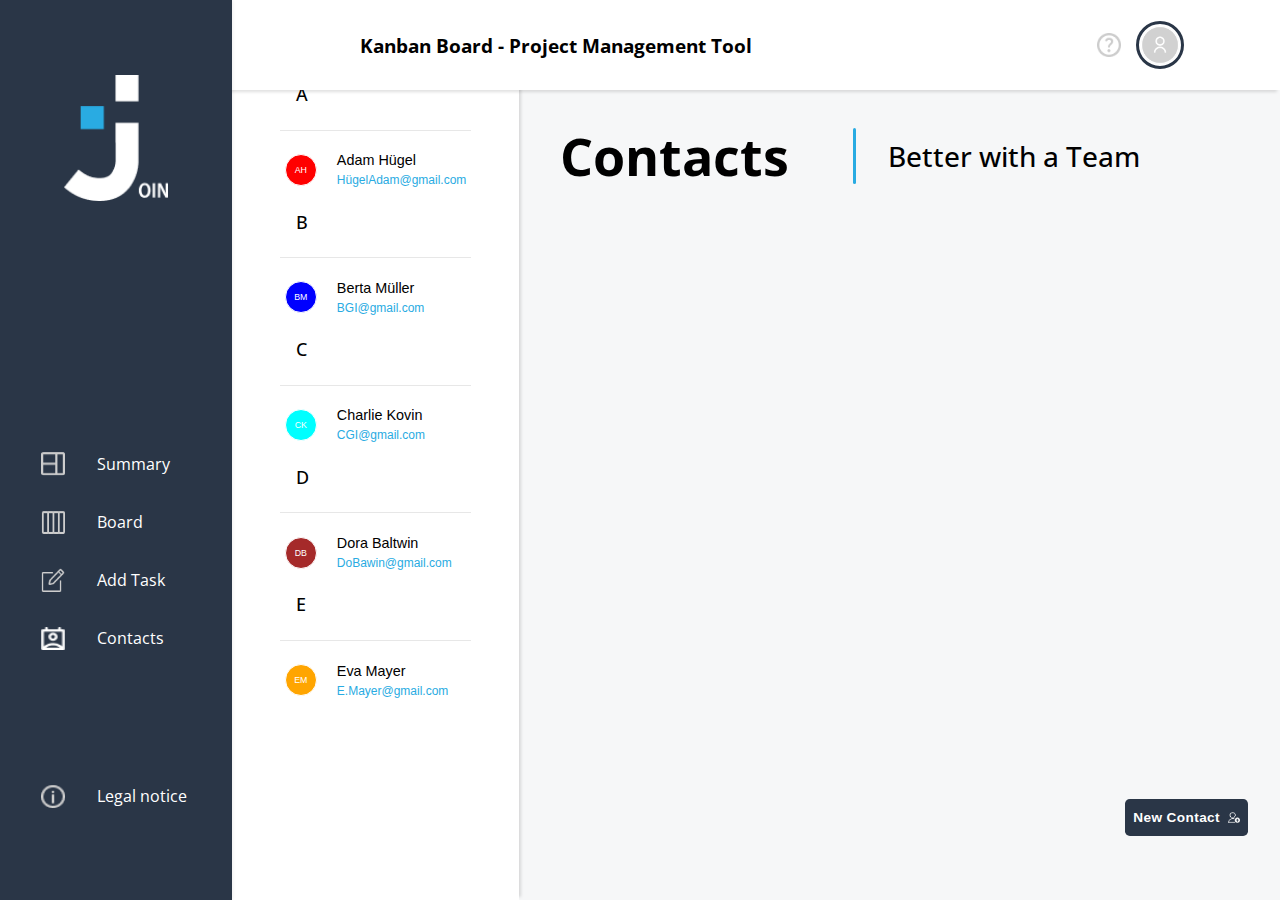
==== contacts/contacts.html @ 381c71d3 "first commit" ====
<!DOCTYPE html>
<html lang="en">

<head>
    <meta charset="UTF-8">
    <meta http-equiv="X-UA-Compatible" content="IE=edge">
    <meta name="viewport" content="width=device-width, initial-scale=1.0">
    <title>Join-Contacts</title>
    <link rel="stylesheet" href="contacts.css">
    <link rel="stylesheet" href="../assets/font/font.css">
    <link rel="stylesheet" href="../navigation/navigation.css">
    <link rel="stylesheet" href="../add_task/add_task.css">
    <script src="../navigation/navigation.js"></script>
    <script src="./contacts.js"></script>
    <script src="../globalVariables.js"></script>
    <script src="../add_task/add_task.js"></script>
</head>

<body onload="includeHTML(); render('contacts')">
    <div w3-include-html="../navigation/navigation.html"></div>

    <div id="overlayTask" class="d_none">

    </div>
    <div id="overlay" class="change_css_contacts d_none">

    </div>
    <div id="overlayEdit" class="change_css_contacts d_none">

    </div>
    <div>
        <div class="main_container_contacts">
            <div id="container_contacts_left" class="container_contacts_left">
                <div class="contact_list" id="contactList">

                </div>
            </div>
            <div id="container_contacts_right" class="container_contacts_right">
                <div class="container_heading_contacts">
                    <h1 class="heading_contacts">Contacts</h1>
                    <div class="heading_separation_contacts"></div>
                    <h2 class="subheading_contacts">Better with a Team</h2>
                </div>
                <main>
                    <div class="show_contact_box" id="showContactBox"></div>
                    <div class="container_buttons_bottom_task">
                        <button onclick="toggleOverlayNewContact()" title="Add Contact" class="add_button_contacts">
                        <p>New Contact</p>
                        <img src="../assets/img/contacts_add.png" alt="#">
                    </button>
                    </div>
                </main>
            </div>
        </div>
    </div>
    </div>

    <div id="placeEditContact" class="placeEditContact d-none"> </div>
</body>

</html>
---- contacts/contacts.css ----
body {
    font-family: 'Open Sans';
    box-sizing: border-box;
    background-color: #ffffff;
}

.change_css_contacts p,
h1,
h2,
h3,
p,
button {
    padding: 0;
    margin: 0;
}

input::-webkit-outer-spin-button,
input::-webkit-inner-spin-button {
    -webkit-appearance: none;
    margin: 0;
}

.main_container_contacts {
    position: absolute;
    right: 0;
    display: flex;
    width: calc(100% - 232px);
    height: 100vh;
}

.container_contacts_right {
    background-color: #F6F7F8;
    width: 100%;
    padding-left: 17.5rem;
}

.container_contacts_left {
    position: absolute;
    display: flex;
    height: calc(100vh - 4.5rem);
    justify-content: center;
    box-shadow: 5px 0 3px -3px rgb(0 0 0 / 13%);
    background-color: white;
    overflow: auto;
    bottom: 0;
}

.container_contacts_left::-webkit-scrollbar-track {
    border-radius: 10px;
    background-color: #ffffff;
}

.container_contacts_left::-webkit-scrollbar {
    width: 6px;
    background-color: #ffffff;
}

.container_contacts_left::-webkit-scrollbar-thumb {
    border-radius: 10px;
    margin-top: 1rem;
    margin-bottom: 1rem;
    -webkit-box-shadow: inset 0 0 6px rgba(0, 0, 0, .3);
    background-color: #c8c8c8;
}

.contact_list {
    width: 70%;
    margin-bottom: 0.25rem;
    padding-right: 3rem;
    padding-left: 3rem;
    background-color: white;
}

.box_contact {
    display: flex;
    flex-direction: column;
    width: 100%;
}

.contact_letter {
    padding-bottom: 10px;
    padding-top: 10px;
    height: 3rem;
    width: 100%;
    display: flex;
    flex-direction: column;
    justify-content: center;
    font-weight: 700;
}

.contact_letter::after {
    content: "";
    display: block;
    height: 0.5px;
    width: 100%;
    background-color: rgba(219, 219, 219, 0.67);
}

.contact_letter h3 {
    flex: 1;
    font-size: 1.1rem;
    font-weight: 500;
    padding-left: 1rem;
}

.contact_card_button {
    width: 100%;
    border-radius: 0.6rem;
    background-color: white;
    border: none;
    cursor: pointer;
    padding: 0.3rem;
}

.contact_card_button:hover {
    background-color: #F6F7F8;
}

.contact_list_container {
    display: flex;
    align-items: center;
}

.show_contact_box {
    display: flex;
    flex-direction: column;
    gap: 2rem;
    padding-top: 5.5rem;
}

.contact_content {
    display: flex;
    flex-direction: column;
    padding-top: 7.5px;
    padding-bottom: 7.5px;
    text-align: left;
}

.contact_list_content {
    display: flex;
    gap: 3rem;
    height: 100%;
}

.contact_list_img {
    width: 10px;
    height: 10px;
    border-radius: 100%;
    border: solid white 0.5px;
    padding: 10px;
    margin-right: 20px;
    display: flex;
    align-items: center;
    justify-content: center;
}

.show_contact_img {
    width: 6.5rem;
    height: 6.5rem;
    border-radius: 100%;
    border: solid white 5px;
    display: flex;
    align-items: center;
    justify-content: center;
    color: white;
    font-size: 2.75rem;
    font-weight: 500;
    letter-spacing: 0.1rem;
}

.show_contact_box_name_add_task {
    display: flex;
    flex-direction: column;
    justify-content: stretch;
    justify-content: center;
    gap: 0.3rem;
}

.show_contact_name {
    font-size: 2.25rem;
    font-weight: 600;
    letter-spacing: 0.05rem;
}

.button_plus_add_task {
    display: flex;
    align-items: center;
    cursor: pointer;
    border: none;
    background-color: transparent;
    padding: 0;
    gap: 0.5rem;
}

.show_contact_add_task {
    font-size: 0.9rem;
    color: #29ABE2;
}

.show_contact_plus {
    padding-right: 0.5rem;
    font-size: 1.75rem;
    color: #29ABE2;
}

.contact_information {
    font-weight: 600;
    letter-spacing: 0.025rem;
    margin: 0;
}

.box_contact_content {
    display: flex;
    flex-direction: column;
    gap: 0.6rem;
}

.contact_content_email {
    color: #29ABE2;
    font-size: 1rem;
}

.contact_content_p {
    font-weight: bold;
    font-size: 1.1rem;
}

.contact_list_img p {
    color: white;
    font-size: 0.55rem;
    font-weight: lighter;
}

.contact_list_name {
    display: flex;
    align-items: center;
    padding-bottom: 5px;
}

.contact_list_name p {
    font-weight: 500;
    font-size: 0.9rem;
}

.contact_list_email p {
    color: #29ABE2;
    font-size: 0.75rem;
}

.container_contacts_card {
    padding-top: 3rem;
    padding-bottom: 3rem;
}

.container_buttons_bottom_task {
    display: flex;
    justify-content: flex-end;
    height: fit-content;
}

.add_button_contacts {
    position: absolute;
    right: 2rem;
    bottom: 4rem;
    display: flex;
    justify-content: center;
    align-items: center;
    gap: 0.5rem;
    border-radius: 0.3rem;
    border: none;
    background-color: #2A3647;
    padding: 0.675rem 0.5rem;
    color: white;
    cursor: pointer;
    font-weight: 700;
    font-size: 0.85rem;
    letter-spacing: 0.025rem;
}

.add_button_contacts:hover {
    background-color: #29ABE2;
    box-shadow: rgba(60, 64, 67, 0.3) 0px 1px 2px 0px, rgba(60, 64, 67, 0.15) 0px 2px 6px 2px;
}

.add_button_contacts img {
    width: 0.75rem;
}

.container_heading_contacts {
    display: flex;
    align-items: center;
    padding-left: 3rem;
    padding-top: 7.5rem;
}

.heading_contacts {
    font-size: 3.25rem;
}

.heading_separation_contacts {
    content: "";
    display: block;
    width: 0.2rem;
    height: 3.5rem;
    border-radius: 2rem;
    margin-left: 4rem;
    background-color: #29ABE2;
}

.subheading_contacts {
    font-size: 1.75rem;
    font-weight: 500;
    padding-left: 2rem;
}

main {
    display: flex;
    flex-direction: column;
    justify-content: flex-start;
    padding-left: 4.5rem;
    font-size: 150%;
}

.contact_bg {
    background-color: rgba (0, 0, 0, 0.2);
    display: flex;
    justify-content: center;
    align-items: center;
}

.contact_form {
    height: 50vh;
    width: 50vh;
    background-color: white;
    border: 1px solid lightgray;
    border-radius: 10px;
    padding: 24px;
}

.d_none {
    display: none;
}


/* Color Codes */

.bg_media {
    background-color: #29ABE2;
}

.bg_design {
    background-color: #29e232;
}

.bg_marketing {
    background-color: #e229e2;
}

.bg_sales {
    background-color: #c9e229;
}

.bg_none {
    background-color: #e23b29;
}

.background_overlay {
    position: fixed;
    left: 0;
    right: 0;
    top: 0;
    bottom: 0;
    background-color: #7d7d7d86;
    z-index: 1100;
}

.overlay_add_contact {
    position: absolute;
    top: 50%;
    left: 50%;
    transform: translate(-50%, -50%);
    width: 70%;
    height: 70%;
    border-radius: 2rem;
    background-color: rgb(255, 255, 255);
    z-index: 11;
    display: flex;
    box-shadow: rgba(50, 50, 93, 0.25) 0px 50px 100px -20px, rgba(0, 0, 0, 0.3) 0px 30px 60px -30px, rgba(10, 37, 64, 0.35) 0px -2px 6px 0px inset;
    border: none;
}

.overlay_leftside {
    width: 35%;
    height: 100%;
    background-color: #2A3647;
    border-top-left-radius: 2rem;
    border-bottom-left-radius: 2rem;
    display: flex;
    flex-direction: column;
    justify-content: flex-start;
    padding-left: 2rem;
    gap: 0.5rem;
}

.leftside_img {
    width: 4rem;
    padding-top: 6rem
}

.leftside_Add {
    font-size: bolder;
    font-size: 3.5rem;
    color: white;
}

.leftside_text {
    color: white;
    font-size: 1.25rem;
    font-weight: 100;
}

.overlay_leftside::after {
    content: "";
    display: block;
    width: 20%;
    height: 0.15rem;
    background-color: #29ABE2;
}

.overlay_rightside {
    width: 65%;
    display: flex;
    gap: 4rem;
    padding-left: 3rem;
}

.rightside_place_circle {
    display: flex;
    align-items: center;
    margin-bottom: 3rem;
}

.rightside_form {
    display: flex;
    flex-direction: column;
    gap: 2.5rem;
    width: calc(100% - 220px);
    justify-content: center;
}

.overlay_input {
    padding: 0.5rem;
    border-radius: 0.4rem;
    border: solid 0.5px rgba(128, 128, 128, 0.253);
    box-shadow: rgba(0, 0, 0, 0.02) 0px 1px 3px 0px, rgba(27, 31, 35, 0.15) 0px 0px 0px 1px;
}

.overlay_input:focus {
    outline: none;
}

.close_overlay {
    position: absolute;
    top: 1rem;
    right: 2.5rem;
    border: none;
    background-color: transparent;
    cursor: pointer;
    font-size: 1.3rem;
}

.close_overlay:hover {
    filter: opacity(0.6);
}

.img_close_overlay {
    width: 1.2rem;
}

.place_buttons_overlay {
    display: flex;
    gap: 1rem;
}

.box_cancel {
    display: flex;
    align-items: center;
    justify-content: center;
    background-color: transparent;
    border-radius: 0.5rem;
    border: solid 0.5px black;
    width: 6rem;
    height: 2.5rem;
    cursor: pointer;
    gap: 0.4rem;
    padding: 0.5rem;
}

.box_cancel:hover {
    border: solid 0.5px #29ABE2;
    box-shadow: rgba(60, 64, 67, 0.3) 0px 1px 2px 0px, rgba(60, 64, 67, 0.15) 0px 2px 6px 2px;
}

.box_cancel:hover>p {
    color: #29ABE2;
}

.box_cancel p {
    font-size: 1rem;
}

.overlay_create_button {
    display: flex;
    align-items: center;
    justify-content: center;
    border-radius: 0.5rem;
    border: none;
    background-color: #2A3647;
    width: fit-content;
    height: 2.5rem;
    cursor: pointer;
    color: white;
    font-size: 1.1rem;
    padding: 0.5rem;
    gap: 0.5rem;
}

.overlay_create_button:hover {
    background-color: #29ABE2;
    box-shadow: rgba(60, 64, 67, 0.3) 0px 1px 2px 0px, rgba(60, 64, 67, 0.15) 0px 2px 6px 2px;
}

.name {
    background: url('../assets/img/user.png');
    background-repeat: no-repeat;
    background-position: 97%;
}

.email {
    background: url('../assets/img/email.png');
    background-repeat: no-repeat;
    background-position: 97%;
}

.phone {
    background: url('../assets/img/phone.png');
    background-repeat: no-repeat;
    background-position: 97%;
}

.overlay_add_task {
    position: absolute;
    top: 50%;
    left: 50%;
    transform: translate(-50%, -50%);
    width: 75%;
    height: 90%;
    border-radius: 2rem;
    background-color: rgb(255, 255, 255);
    z-index: 11;
    display: flex;
    box-shadow: rgba(50, 50, 93, 0.25) 0px 50px 100px -20px, rgba(0, 0, 0, 0.3) 0px 30px 60px -30px, rgba(10, 37, 64, 0.35) 0px -2px 6px 0px inset;
    border: none;
}

.place_add_task {
    width: 100%;
    height: 100%;
}

.place_add_task .container_heading_task {
    padding-left: 10rem;
    padding-top: 2.5rem;
    padding-bottom: 3rem;
}

.place_add_task .place_input_left_task {
    padding-left: 10rem;
}

.close_overlay_task {
    position: absolute;
    top: 1rem;
    right: 2.5rem;
    border: none;
    background-color: transparent;
    cursor: pointer;
    font-size: 1.3rem;
}

.close_overlay_task:hover {
    filter: opacity(0.6);
}

.d-none {
    display: none;
}

.img_close_overlay_task {
    width: 1.2rem;
}

.arrowLeft {
    position: absolute;
    bottom: 4rem;
    right: 4rem;
    width: 24px;
    height: 24px;
}

.headingAndChangeContact {
    display: flex;
    align-items: center;
    gap: 1.5rem;
}

.placeEditContact {
    position: fixed;
    top: 0;
    right: 0;
    left: 0;
    bottom: 0;
    background-color: #7d7d7d86;
    z-index: 10;
    display: flex;
    justify-content: center;
    align-items: center;
}

.headingAndChangeContact img {
    height: 2rem;
    width: 2rem;
    object-fit: cover;
}

.headingAndChangeContact button {
    border: none;
    background-color: transparent;
}

.editContact {
    display: flex;
    align-items: center;
    font-size: 14px;
}

.editContact:hover {
    cursor: pointer;
}

.overlay_edit_contact {
    width: 70%;
    height: 55%;
    border-radius: 2rem;
    background-color: white;
    display: flex;
    box-shadow: rgb(50 50 93 / 25%) 0px 50px 100px -20px, rgb(0 0 0 / 30%) 0px 30px 60px -30px, rgb(10 37 64 / 35%) 0px -2px 6px 0px inset;
    border: none;
    position: relative;
}

.edit_overlay_leftside {
    height: 100%;
    width: 30%;
    background-color: #2A3647;
    border-top-left-radius: 2rem;
    border-bottom-left-radius: 2rem;
    display: flex;
    flex-direction: column;
    justify-content: center;
    align-items: center;
    gap: 1rem;
    padding-left: 2rem;
}

.edit_overlay_rightside {
    height: 100%;
    width: 70%;
    border-top-right-radius: 2rem;
    border-bottom-right-radius: 2rem;
    display: flex;
    justify-content: center;
}

.edit_contact_logo {
    width: 100%;
    display: flex;
    justify-content: flex-start;
}

.edit_contact_logo img {
    width: 64px;
    height: 80px;
}

.edit_contact_title {
    width: 100%;
    display: flex;
    justify-content: flex-start;
    font-size: 2rem;
    font-weight: bold;
    color: white;
    flex-direction: column;
}

.edit_contact_seperation {
    width: 5rem;
    height: 2px;
    background-color: #29ABE2;
}

.close_edit_contact {
    position: absolute;
    top: 12px;
    right: 12px;
}

.close_edit_contact img {
    width: 24px;
    height: 24px;
}

@media (max-width: 1225px) {
    .heading_contacts {
        font-size: 2.5rem;
    }
    .subheading_contacts {
        font-size: 1.25rem;
    }
    .show_contact_img {
        height: 5.5rem;
        width: 5.5rem;
    }
    .show_contact_name {
        font-size: 1.75rem;
    }
    .leftside_Add {
        font-size: 2.5rem;
    }
    .leftside_text {
        font-size: 1rem;
    }
    .overlay_leftside {
        gap: 1rem;
    }
}

@media (max-width: 1115px) {
    .overlay_input {
        width: 16rem;
        margin-right: 2rem;
    }
}

@media (max-width: 1055px) {
    .container_heading_contacts {
        padding-left: 2rem;
    }
    .subheading_contacts {
        padding-left: 1rem;
    }
    .heading_separation_contacts {
        margin-left: 2rem;
    }
    .show_contact_name {
        font-size: 1.5rem;
    }
}

@media (max-width: 1000px) {
    .overlay_add_contact {
        flex-direction: column;
        width: 55%;
        height: 75%;
    }
    .overlay_leftside {
        width: auto;
        border-top-right-radius: 2rem;
        border-bottom-left-radius: 0;
        height: 40%;
        justify-content: center;
        align-items: center;
        padding-left: 0;
        gap: 0.5rem;
    }
    .overlay_rightside {
        width: auto;
        padding-left: 0;
        height: 60%;
        justify-content: center;
        align-items: center;
    }
    .img_close_overlay {
        display: none;
    }
    .overlay_input {
        margin: 0;
    }
    .rightside_form {
        width: auto;
    }
    .rightside_place_circle {
        display: none;
    }
    .leftside_img {
        padding: 0;
    }
    .main_container_contacts {
        left: 0;
        right: 0;
        width: 100%;
        top: 10.5%;
        bottom: 15%;
        height: auto;
        overflow: auto;
        justify-content: center;
    }
    .container_heading_contacts {
        display: none;
    }
    .add_button_contacts {
        bottom: auto;
        top: 1rem;
    }
    .container_contacts_left {
        box-shadow: none;
        width: 40rem;
        position: absolute;
        top: 0;
        height: auto;
    }
    .container_contacts_right {
        display: flex;
        justify-content: center;
        padding: 0;
    }
    main {
        padding: 0;
        justify-content: center;
        background-color: white;
        padding-left: 7.5%;
        padding-right: 7.5%;
    }
    .show_contact_box {
        padding: 0;
    }
    .container_buttons_bottom_task {
        position: inherit !important;
        ;
    }
    .contact_list {
        margin-top: 0;
    }
    .contact_letter {
        align-items: center;
    }
    .box_contact {
        align-items: center;
        margin-top: 1rem;
        margin-bottom: 1rem;
    }
}

@media (max-width: 600px) {
    .main_container_contacts {
        bottom: 12%;
    }
    .container_contacts_left {
        width: 100%;
    }
    .overlay_add_contact {
        width: 65%;
    }
}

@media (max-width: 500px) {
    .contact_letter {
        align-items: flex-start;
    }
    .overlay_add_contact {
        width: 80%;
    }
    main {
        padding-left: 2.2rem;
    }
}
---- assets/font/font.css ----
/* open-sans-300 - latin */

@font-face {
    font-family: 'Open Sans';
    font-style: normal;
    font-weight: 300;
    src: url('open-sans-v34-latin-300.eot');
    /* IE9 Compat Modes */
    src: local(''), url('open-sans-v34-latin-300.eot?#iefix') format('embedded-opentype'), /* IE6-IE8 */
    url('open-sans-v34-latin-300.woff2') format('woff2'), /* Super Modern Browsers */
    url('open-sans-v34-latin-300.woff') format('woff'), /* Modern Browsers */
    url('open-sans-v34-latin-300.ttf') format('truetype'), /* Safari, Android, iOS */
    url('open-sans-v34-latin-300.svg#OpenSans') format('svg');
    /* Legacy iOS */
}


/* open-sans-regular - latin */

@font-face {
    font-family: 'Open Sans';
    font-style: normal;
    font-weight: 400;
    src: url('open-sans-v34-latin-regular.eot');
    /* IE9 Compat Modes */
    src: local(''), url('open-sans-v34-latin-regular.eot?#iefix') format('embedded-opentype'), /* IE6-IE8 */
    url('open-sans-v34-latin-regular.woff2') format('woff2'), /* Super Modern Browsers */
    url('open-sans-v34-latin-regular.woff') format('woff'), /* Modern Browsers */
    url('open-sans-v34-latin-regular.ttf') format('truetype'), /* Safari, Android, iOS */
    url('open-sans-v34-latin-regular.svg#OpenSans') format('svg');
    /* Legacy iOS */
}


/* open-sans-500 - latin */

@font-face {
    font-family: 'Open Sans';
    font-style: normal;
    font-weight: 500;
    src: url('open-sans-v34-latin-500.eot');
    /* IE9 Compat Modes */
    src: local(''), url('open-sans-v34-latin-500.eot?#iefix') format('embedded-opentype'), /* IE6-IE8 */
    url('open-sans-v34-latin-500.woff2') format('woff2'), /* Super Modern Browsers */
    url('open-sans-v34-latin-500.woff') format('woff'), /* Modern Browsers */
    url('open-sans-v34-latin-500.ttf') format('truetype'), /* Safari, Android, iOS */
    url('open-sans-v34-latin-500.svg#OpenSans') format('svg');
    /* Legacy iOS */
}


/* open-sans-600 - latin */

@font-face {
    font-family: 'Open Sans';
    font-style: normal;
    font-weight: 600;
    src: url('open-sans-v34-latin-600.eot');
    /* IE9 Compat Modes */
    src: local(''), url('open-sans-v34-latin-600.eot?#iefix') format('embedded-opentype'), /* IE6-IE8 */
    url('open-sans-v34-latin-600.woff2') format('woff2'), /* Super Modern Browsers */
    url('open-sans-v34-latin-600.woff') format('woff'), /* Modern Browsers */
    url('open-sans-v34-latin-600.ttf') format('truetype'), /* Safari, Android, iOS */
    url('open-sans-v34-latin-600.svg#OpenSans') format('svg');
    /* Legacy iOS */
}


/* open-sans-700 - latin */

@font-face {
    font-family: 'Open Sans';
    font-style: normal;
    font-weight: 700;
    src: url('open-sans-v34-latin-700.eot');
    /* IE9 Compat Modes */
    src: local(''), url('open-sans-v34-latin-700.eot?#iefix') format('embedded-opentype'), /* IE6-IE8 */
    url('open-sans-v34-latin-700.woff2') format('woff2'), /* Super Modern Browsers */
    url('open-sans-v34-latin-700.woff') format('woff'), /* Modern Browsers */
    url('open-sans-v34-latin-700.ttf') format('truetype'), /* Safari, Android, iOS */
    url('open-sans-v34-latin-700.svg#OpenSans') format('svg');
    /* Legacy iOS */
}


/* open-sans-800 - latin */

@font-face {
    font-family: 'Open Sans';
    font-style: normal;
    font-weight: 800;
    src: url('open-sans-v34-latin-800.eot');
    /* IE9 Compat Modes */
    src: local(''), url('open-sans-v34-latin-800.eot?#iefix') format('embedded-opentype'), /* IE6-IE8 */
    url('open-sans-v34-latin-800.woff2') format('woff2'), /* Super Modern Browsers */
    url('open-sans-v34-latin-800.woff') format('woff'), /* Modern Browsers */
    url('open-sans-v34-latin-800.ttf') format('truetype'), /* Safari, Android, iOS */
    url('open-sans-v34-latin-800.svg#OpenSans') format('svg');
    /* Legacy iOS */
}


/* open-sans-300italic - latin */

@font-face {
    font-family: 'Open Sans';
    font-style: italic;
    font-weight: 300;
    src: url('open-sans-v34-latin-300italic.eot');
    /* IE9 Compat Modes */
    src: local(''), url('open-sans-v34-latin-300italic.eot?#iefix') format('embedded-opentype'), /* IE6-IE8 */
    url('open-sans-v34-latin-300italic.woff2') format('woff2'), /* Super Modern Browsers */
    url('open-sans-v34-latin-300italic.woff') format('woff'), /* Modern Browsers */
    url('open-sans-v34-latin-300italic.ttf') format('truetype'), /* Safari, Android, iOS */
    url('open-sans-v34-latin-300italic.svg#OpenSans') format('svg');
    /* Legacy iOS */
}


/* open-sans-italic - latin */

@font-face {
    font-family: 'Open Sans';
    font-style: italic;
    font-weight: 400;
    src: url('open-sans-v34-latin-italic.eot');
    /* IE9 Compat Modes */
    src: local(''), url('open-sans-v34-latin-italic.eot?#iefix') format('embedded-opentype'), /* IE6-IE8 */
    url('open-sans-v34-latin-italic.woff2') format('woff2'), /* Super Modern Browsers */
    url('open-sans-v34-latin-italic.woff') format('woff'), /* Modern Browsers */
    url('open-sans-v34-latin-italic.ttf') format('truetype'), /* Safari, Android, iOS */
    url('open-sans-v34-latin-italic.svg#OpenSans') format('svg');
    /* Legacy iOS */
}


/* open-sans-500italic - latin */

@font-face {
    font-family: 'Open Sans';
    font-style: italic;
    font-weight: 500;
    src: url('open-sans-v34-latin-500italic.eot');
    /* IE9 Compat Modes */
    src: local(''), url('open-sans-v34-latin-500italic.eot?#iefix') format('embedded-opentype'), /* IE6-IE8 */
    url('open-sans-v34-latin-500italic.woff2') format('woff2'), /* Super Modern Browsers */
    url('open-sans-v34-latin-500italic.woff') format('woff'), /* Modern Browsers */
    url('open-sans-v34-latin-500italic.ttf') format('truetype'), /* Safari, Android, iOS */
    url('open-sans-v34-latin-500italic.svg#OpenSans') format('svg');
    /* Legacy iOS */
}


/* open-sans-600italic - latin */

@font-face {
    font-family: 'Open Sans';
    font-style: italic;
    font-weight: 600;
    src: url('open-sans-v34-latin-600italic.eot');
    /* IE9 Compat Modes */
    src: local(''), url('open-sans-v34-latin-600italic.eot?#iefix') format('embedded-opentype'), /* IE6-IE8 */
    url('open-sans-v34-latin-600italic.woff2') format('woff2'), /* Super Modern Browsers */
    url('open-sans-v34-latin-600italic.woff') format('woff'), /* Modern Browsers */
    url('open-sans-v34-latin-600italic.ttf') format('truetype'), /* Safari, Android, iOS */
    url('open-sans-v34-latin-600italic.svg#OpenSans') format('svg');
    /* Legacy iOS */
}


/* open-sans-700italic - latin */

@font-face {
    font-family: 'Open Sans';
    font-style: italic;
    font-weight: 700;
    src: url('open-sans-v34-latin-700italic.eot');
    /* IE9 Compat Modes */
    src: local(''), url('open-sans-v34-latin-700italic.eot?#iefix') format('embedded-opentype'), /* IE6-IE8 */
    url('open-sans-v34-latin-700italic.woff2') format('woff2'), /* Super Modern Browsers */
    url('open-sans-v34-latin-700italic.woff') format('woff'), /* Modern Browsers */
    url('open-sans-v34-latin-700italic.ttf') format('truetype'), /* Safari, Android, iOS */
    url('open-sans-v34-latin-700italic.svg#OpenSans') format('svg');
    /* Legacy iOS */
}


/* open-sans-800italic - latin */

@font-face {
    font-family: 'Open Sans';
    font-style: italic;
    font-weight: 800;
    src: url('open-sans-v34-latin-800italic.eot');
    /* IE9 Compat Modes */
    src: local(''), url('open-sans-v34-latin-800italic.eot?#iefix') format('embedded-opentype'), /* IE6-IE8 */
    url('open-sans-v34-latin-800italic.woff2') format('woff2'), /* Super Modern Browsers */
    url('open-sans-v34-latin-800italic.woff') format('woff'), /* Modern Browsers */
    url('open-sans-v34-latin-800italic.ttf') format('truetype'), /* Safari, Android, iOS */
    url('open-sans-v34-latin-800italic.svg#OpenSans') format('svg');
    /* Legacy iOS */
}
---- navigation/navigation.css ----
html {
    scroll-behavior: smooth;
    user-select: none;
}

.topbar {
    position: absolute;
    top: 0;
    z-index: 1;
    width: 100%;
    height: 10%;
    background-color: rgb(255, 255, 255);
    box-shadow: 0px 5px 3px -3px rgba(0, 0, 0, 0.127);
    display: flex;
    align-items: center;
    justify-content: space-between;
}

.topbar_content {
    padding-left: 22.5rem;
}

.topbar_content_right {
    display: flex;
    align-items: center;
    padding-right: 6rem;
    gap: 15px;
}

.topbar_profile {
    border-radius: 100%;
    height: 2.5rem;
    width: 2.5rem;
    padding: 1px;
    background-color: white;
    border: solid #2A3647;
}

aside {
    z-index: 5;
    position: absolute;
    top: 0;
    left: 0;
    display: flex;
    flex-direction: column;
    align-items: center;
    justify-content: space-around;
    gap: 83px;
    width: 232px;
    height: 100vh;
    left: 0px;
    top: 0px;
    bottom: 0;
    background-color: #2A3647;
    box-shadow: 0px 0px 4px rgba(0, 0, 0, 0.1);
    border-radius: 0px;
    color: #CDCDCD;
}

.aside_logo_container {
    height: 126px;
}

.aside_logo {
    height: 100%;
}

.place_nav {
    display: flex;
    flex-direction: column;
    gap: 100px;
    width: 100%;
    justify-content: center;
    align-items: center;
}

nav {
    width: 100%;
    display: flex;
    flex-direction: column;
    align-items: center;
}

.box_links_aside {
    display: flex;
    justify-content: center;
    width: 100%;
    cursor: pointer;
}

.box_links_aside:hover {
    background: #091931;
}

.aside_nav_container {
    display: flex;
    flex-direction: row;
    align-items: center;
    justify-content: flex-start;
    padding-top: 6px;
    padding-bottom: 6px;
    gap: 32px;
    width: 150px;
    height: 46px;
    color: white;
    text-decoration: none;
}

.aside_icons {
    width: 24px;
    height: 24px;
}

@media (min-width: 1000px) {
    .aside_nav_container {
        font-size: 16px;
    }
}

@media (max-width: 1000px) {
    .topbar {
        display: none;
    }
    .left_main_container {
        display: none;
    }
}

.d-none {
    display: none;
}

.topbar_mobile {
    position: absolute;
    top: 0;
    left: 0;
    right: 0;
    z-index: -1;
    width: 100%;
    height: 10%;
    background-color: rgb(255, 255, 255);
    box-shadow: 0px 5px 3px -3px rgba(0, 0, 0, 0.127);
    display: flex;
    align-items: center;
    justify-content: space-between;
    display: none;
}

.topbar_profile_mobile {
    border-radius: 100%;
    height: 40px;
    width: 40px;
    padding: 3px;
    background-color: white;
    border: solid #2A3647;
    margin-right: 32px;
}

.topbar_logo_mobile {
    height: 46px;
    width: 40px;
    margin-left: 32px;
}

.footer_mobile {
    position: absolute;
    bottom: 0;
    right: 0;
    left: 0;
    width: 100%;
    height: 15%;
    z-index: 1;
    background-color: #2A3647;
    display: flex;
    justify-content: space-evenly;
    display: none;
}

.footerDiv_mobile {
    display: flex;
    height: 100%;
    width: 20%;
    display: flex;
    flex-direction: column;
    align-items: center;
    justify-content: center;
    color: rgb(246, 247, 248);
    gap: 8%;
}

.footerDiv_mobile img {
    width: 28px;
    height: 28px;
}

.footerDiv_mobile a {
    text-decoration: none;
    color: white;
}

.footerDiv_mobile:hover {
    background-color: rgb(9, 25, 49);
    cursor: pointer;
}

.d-none {
    display: none !important;
}

.logOutButton {
    position: absolute;
    top: 10%;
    right: 5rem;
    display: flex;
    justify-content: center;
    color: white;
    background-color: #091931;
    padding: 6px;
    height: 26px;
    width: 90px;
    border-radius: 10px 0px 10px 10px;
    z-index: 5;
}

.logOutButton:hover {
    cursor: pointer;
}

@media (max-width: 1000px) {
    .topbar_mobile {
        display: flex;
        width: 100% !important;
    }
    .footer_mobile {
        display: flex;
        width: 100% !important;
    }
}

@media (max-width: 600px) {
    .footer_mobile {
        height: 12%;
    }
}
---- add_task/add_task.css ----
body {
    font-family: 'Open Sans';
    box-sizing: border-box;
    margin: 0;
    padding: 0;
    background-color: #F6F7F8;
}

p,
h1,
h2,
h3,
input,
img,
button {
    padding: 0;
    margin: 0;
    cursor: pointer;
}

input::placeholder {
    color: #cfcfcf;
}

textarea::placeholder {
    color: #cfcfcf;
}

input,
textarea,
select {
    outline: none;
    border: none;
    border-radius: 0.3rem;
    box-shadow: 0px 0px 2px 0.5px rgba(0, 0, 0, 0.092);
    width: 20rem;
    padding: 0.6rem;
    font-size: 1rem;
}

.container_heading_task {
    display: flex;
    align-items: center;
    padding-left: 22.5rem;
    padding-top: 7.5rem;
}

.heading_task {
    font-size: 3.25rem;
}

.main {
    display: flex;
    gap: 4rem;
}

.place_input_left_task {
    display: flex;
    flex-direction: column;
    justify-content: flex-start;
    padding-left: 22.5rem;
}

.container_input_task {
    display: flex;
    flex-direction: column;
    align-items: flex-start;
    gap: 0.5rem;
    padding-bottom: 1rem;
}

.input_task_description {
    height: 4rem;
}

.select_task_task {
    width: 21.25rem;
    font-size: 0.9rem;
}

.place_select_category {
    padding-top: 0.5rem;
}

.select_group {
    position: relative;
}

.select_group_2 {
    position: relative;
    padding-top: 1rem;
}

.select_button_task {
    display: flex;
    padding: 0.6rem;
    justify-content: flex-start;
    align-items: center;
    gap: 0.5rem;
    border-top-left-radius: .3rem;
    border-top-right-radius: .3rem;
    width: 100%;
    background-color: white;
    border: none;
    box-shadow: 0px 0px 2px 0.5px rgba(0, 0, 0, 0.092);
    position: relative;
    font-size: 0.9rem;
    letter-spacing: 0.025rem;
    cursor: pointer;
    position: relative;
}

.selected_category_color {
    width: 2rem;
    height: 2rem;
}

.arrow {
    position: absolute;
    right: 0;
    border: solid black;
    border-width: 0 1.5px 1.5px 0;
    padding: 4px;
    margin-right: 0.5rem;
    transform: rotate(45deg);
}

.dropdown {
    width: 100%;
    box-sizing: border-box;
    height: fit-content;
    max-height: 6.75rem;
    border: none;
    box-shadow: 0px 0px 2px 0.5px rgba(0, 0, 0, 0.092);
    border-bottom-right-radius: 0.3rem;
    border-bottom-left-radius: 0.3rem;
    overflow: auto;
    z-index: 3;
}

.dropdown::-webkit-scrollbar-track {
    border-radius: 10px;
    background-color: #ffffff;
}

.dropdown::-webkit-scrollbar {
    width: 6px;
    background-color: #ffffff;
}

.dropdown::-webkit-scrollbar-thumb {
    border-radius: 10px;
    -webkit-box-shadow: inset 0 0 6px rgba(0, 0, 0, .3);
    background-color: #c8c8c8;
}

.add_category {
    width: 100%;
    box-sizing: border-box;
    border: none;
    box-shadow: 0px 0px 2px 0.5px rgba(0, 0, 0, 0.092);
    border-bottom-right-radius: 0.3rem;
    border-bottom-left-radius: 0.3rem;
    overflow: hidden;
    z-index: 3;
}

.box_categoryelement {
    display: flex;
    justify-content: space-between;
    align-items: center;
    gap: 0.5rem;
    padding: 0.6rem;
    font-size: 0.9rem;
    letter-spacing: 0.025rem;
    background-color: #FFFFFF;
    color: black;
    border: none;
    cursor: pointer;
}

.box_categoryelement:hover {
    background-color: #f2f2f2;
}

.checkbox_user {
    accent-color: rgb(2, 95, 152);
    color: white;
    border-radius: 100%;
    border: none;
    width: 14px;
    height: 14px;
}

.categoryelement_color {
    width: fit-content;
}

.option {
    display: none;
}

.option2 {
    display: none;
}

.display_none {
    display: none;
}

.container_input_category {
    display: flex;
    align-items: flex-start;
    flex-direction: column;
    gap: 0.75rem;
}

.box_input_category {
    display: flex;
    border-radius: 0.3rem;
    box-shadow: 0px 0px 2px 0.5px rgb(0 0 0 / 9%);
    width: 20rem;
    padding: 0.5rem;
    background-color: white;
}

.place_input_category {
    flex: 1;
}

.input_category {
    box-shadow: none;
    padding: 0;
    border-radius: 0;
    width: 100%;
}

.box_buttons_input_category {
    display: flex;
    gap: 0.5rem;
    justify-content: center;
    align-items: center;
}

.button_input_category {
    border: none;
    background-color: white;
    cursor: pointer;
    width: fit-content;
}

.img_button_input_category {
    width: 0.6rem;
    height: 0.6rem;
}

.box_buttons_color {
    display: flex;
    justify-content: flex-start;
    align-items: center;
    gap: 1rem;
    margin-left: 0.5rem;
}

.button_color {
    width: 0.6rem;
    height: 0.6rem;
    border-radius: 50%;
    border: none;
    cursor: pointer;
}

.color_1 {
    background-color: burlywood;
}

.color_2 {
    background-color: maroon;
}

.color_3 {
    background-color: green;
}

.color_4 {
    background-color: orange;
}

.color_5 {
    background-color: lightskyblue;
}

.color_6 {
    background-color: darkcyan;
}

.seperation_buttons_input_category {
    content: "";
    display: block;
    width: 0.06rem;
    height: 1rem;
    border-radius: 1rem;
    background-color: #cfcfcf;
}

.seperation_task {
    content: "";
    display: block;
    width: 0.06rem;
    height: 25rem;
    border-radius: 2rem;
    background-color: #cfcfcf;
}

.place_input_right_task {
    width: 21.35rem;
}

.box_input_date {
    position: relative;
}

.img_date_task {
    position: absolute;
    right: 1rem;
    top: 0.45rem;
    width: 1.25rem;
}

.container_buttons_task {
    display: flex;
    gap: 0.75rem;
}

.box_button_task {
    display: flex;
    gap: 0.5rem;
    justify-content: center;
    align-items: center;
    width: 6.575rem;
    background-color: white;
    box-shadow: 0px 0px 2px 0.5px rgba(0, 0, 0, 0.092);
    border-radius: 0.3rem;
    padding: 0.6rem 0.5rem;
    border: none;
    cursor: pointer;
}

.box_button_task:hover {
    box-shadow: 0px 5px 5px -3px rgba(0, 0, 0, 0.292);
    transform: scale(1.075);
}

.box_button_task_u {
    background-color: #FF3D00;
    color: white;
}

.box_button_task_m {
    background-color: #FFA800;
    color: white;
}

.box_button_task_l {
    background-color: #7AE229;
    color: white;
}

.text_urgency_task {
    background: none;
    border: none;
    font-size: 0.9rem;
}

.urgency_img_task {
    background-size: contain;
    background-repeat: no-repeat;
    background-position: center;
    width: 0.9rem;
    height: 0.8rem;
}

.urgency_img_l_task {
    background-image: url('../assets/img/low_task.png');
}

.urgency_img_l_clicked_task {
    background-image: url('../assets/img/low_clicked_task.png');
}

.urgency_img_u_task {
    background-image: url('../assets/img/urgent_task.png');
}

.urgency_img_m_task {
    background-image: url('../assets/img/medium_task.png');
    height: 0.45rem;
}

.urgency_img_m_clicked_task {
    background-image: url('../assets/img/medium_clicked_task.png');
    height: 0.45rem;
}

.urgency_img_u_clicked_task {
    background-image: url('../assets/img/urgent_clicked_task.png');
}

.box_subtask_input {
    display: flex;
    align-items: center;
    justify-content: space-between;
    border: none;
    border-radius: 0.3rem;
    box-shadow: 0px 0px 2px 0.5px rgba(0, 0, 0, 0.092);
    width: 21.25rem;
    color: #cfcfcf;
    background-color: white;
    padding: 0.5rem;
    cursor: pointer;
}

.button_subtask_input {
    border: none;
    background-color: white;
    cursor: pointer;
    width: fit-content;
    padding-right: 0.5rem;
    display: flex;
    align-items: center;
}

.container_subtask {
    background-color: white;
}

.input_subtask_fake {
    box-shadow: none;
    padding: 0;
    cursor: pointer;
    background-color: white;
}

.input_subtask {
    box-shadow: none;
    padding: 0;
    border-radius: 0;
    width: 100%;
    background-color: white;
    cursor: auto;
}

.img_subtask_task {
    width: 0.75rem;
}

.place_subtasks {
    display: flex;
    flex-direction: column;
    gap: 0.75rem;
    height: 9rem;
    overflow: auto;
    width: 100%;
    padding-bottom: 2rem;
}

.place_subtasks::-webkit-scrollbar-track {
    border-radius: 10px;
    background-color: #ffffff;
}

.place_subtasks::-webkit-scrollbar {
    width: 6px;
    background-color: #ffffff;
}

.place_subtasks::-webkit-scrollbar-thumb {
    border-radius: 10px;
    -webkit-box-shadow: inset 0 0 6px rgba(0, 0, 0, .3);
    background-color: #c8c8c8;
}

.box_create_subtask {
    display: flex;
    justify-content: flex-start;
    align-items: center;
    padding-left: 1rem;
}

.box_checkbox {
    display: block;
    position: relative;
    padding-left: 35px;
    margin-bottom: 12px;
    cursor: pointer;
    font-size: 0.8rem;
    -webkit-user-select: none;
    -moz-user-select: none;
    -ms-user-select: none;
    user-select: none;
}

.box_checkbox input {
    position: absolute;
    opacity: 0;
    cursor: pointer;
    height: 0;
    width: 0;
}

.checkmark {
    position: absolute;
    top: 0;
    left: 0;
    height: 12.5px;
    width: 12.5px;
    background-color: #eee;
}

.box_checkbox:hover input~.checkmark {
    background-color: #ccc;
}

.box_checkbox input:checked~.checkmark {
    background-color: #29ABE2;
}

.checkmark:after {
    content: "";
    position: absolute;
    display: none;
}

.box_checkbox input:checked~.checkmark:after {
    display: block;
}

.box_checkbox .checkmark:after {
    left: 3.25px;
    top: 1px;
    width: 2.5px;
    height: 5px;
    border: solid white;
    border-width: 0 3px 3px 0;
    -webkit-transform: rotate(45deg);
    -ms-transform: rotate(45deg);
    transform: rotate(45deg);
}

.container_buttons_bottom_task {
    width: 100%;
    display: flex;
    justify-content: flex-end;
    align-items: center;
    gap: 1rem;
}

.clear_button_task {
    display: flex;
    justify-content: center;
    align-items: center;
    gap: 0.5rem;
    border-radius: 0.3rem;
    border: 0.025rem solid black;
    background-color: white;
    padding: 0.6rem 1.25rem;
    cursor: pointer;
}

.clear_button_task:hover {
    border: #29ABE2 solid 0.025rem;
}

.text_clear_task {
    font-size: 0.9rem;
}

.clear_button_task:hover>.text_clear_task {
    color: #29ABE2;
}

.img_clear_task {
    background-image: url('../assets/img/cross_task.png');
    width: 0.5rem;
    height: 0.5rem;
    background-repeat: no-repeat;
    background-position: center;
    background-size: contain;
}

.clear_button_task:hover>.img_clear_task {
    background-image: url('../assets/img/cross_blue.png');
}

.create_button_task {
    display: flex;
    justify-content: center;
    align-items: center;
    gap: 0.5rem;
    border-radius: 0.3rem;
    border: none;
    background-color: #2A3647;
    padding: 0.675rem 0.5rem;
    color: white;
    cursor: pointer;
    font-weight: 700;
    font-size: 0.85rem;
    letter-spacing: 0.025rem;
}

.create_button_task:hover {
    background-color: #29ABE2;
}

.create_button_task img {
    width: 0.75rem;
}

@media (max-width: 1190px) {
    .place_input_left_task {
        padding-left: 17rem;
    }
    .container_heading_task {
        padding-left: 17rem;
    }
    .heading_task {
        font-size: 2.75rem;
    }
}

@media (max-width: 1100px) {
    .main {
        gap: 2rem;
    }
}

@media (max-width: 1025px) {
    .place_input_left_task {
        padding-left: 16rem;
    }
    .container_heading_task {
        padding-left: 16rem;
    }
}

@media (max-width: 1000px) {
    .place_input_left_task {
        padding-left: 0;
    }
    .main {
        position: fixed;
        top: 15%;
        bottom: 15%;
        right: 0;
        left: 0;
        width: 100%;
        justify-content: center;
        align-items: flex-start;
        padding-top: 1rem;
    }
    .container_heading_task {
        justify-content: center;
        align-items: flex-start;
        position: absolute;
        top: 11%;
        padding: 0;
        right: 0;
        left: 0;
    }
    .heading_task {
        font-size: 1.75rem;
    }
    .container_buttons_bottom_task {
        width: 100%;
        position: absolute;
        justify-content: center;
        bottom: 6%;
        left: 0;
        right: 0;
    }
}

@media (max-width: 775px) {
    .main {
        flex-direction: column;
        justify-content: flex-start;
        align-items: center;
        overflow-y: scroll;
    }
    .container_buttons_bottom_task {
        top: 2% !important;
        position: relative;
        padding-bottom: 3rem;
    }
    html {
        font-size: 14px;
    }
}
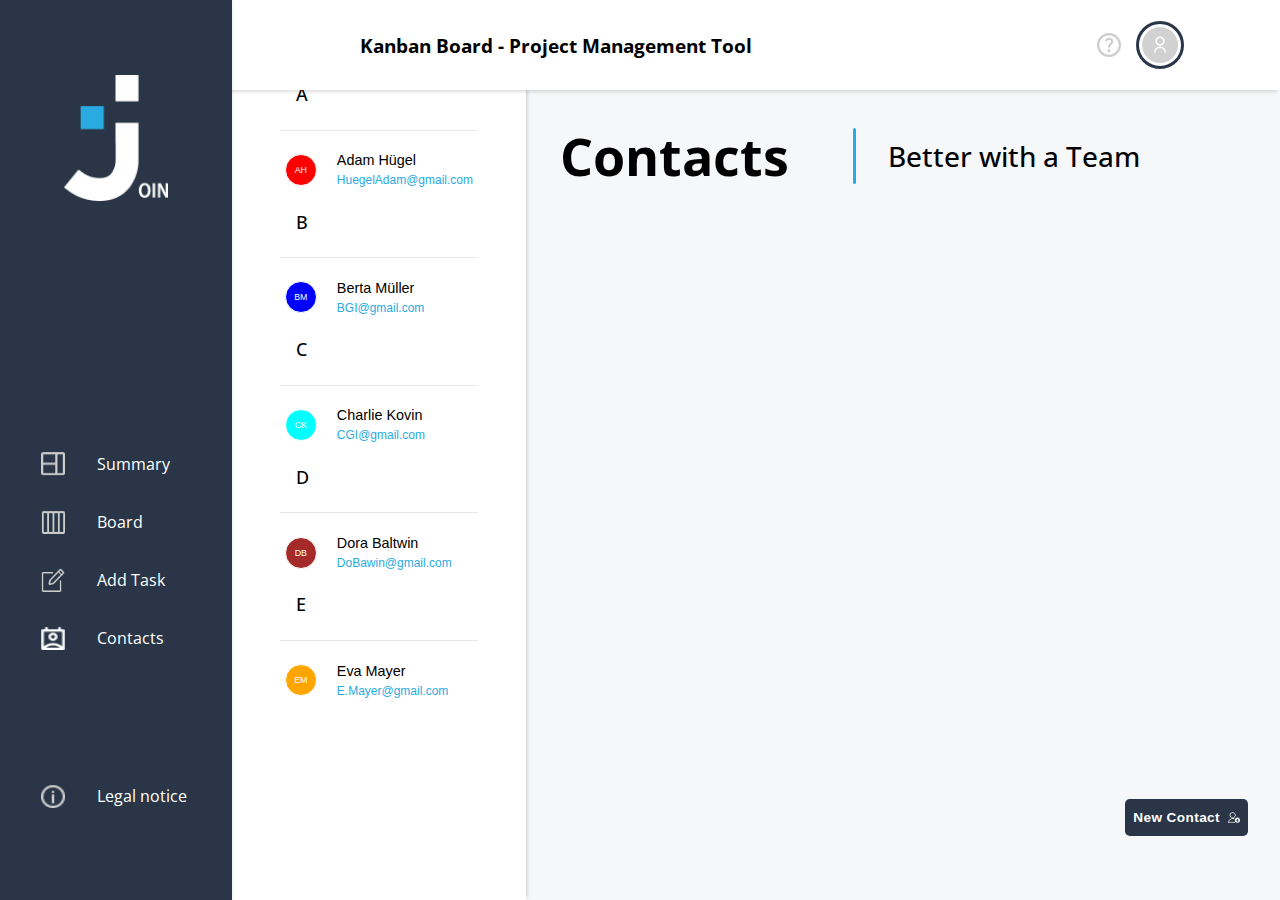
==== commit 3dd010b2: "update" ====
--- a/contacts/contacts.html
+++ b/contacts/contacts.html
@@ -56,6 +56,7 @@
     </div>
 
     <div id="placeEditContact" class="placeEditContact d-none"> </div>
+    <div id="contactCreated" class="contactCreated d-none">Contact was created!</div>
 </body>
 
 </html>--- a/contacts/contacts.css
+++ b/contacts/contacts.css
@@ -341,6 +341,19 @@
     display: none;
 }
 
+.contactCreated {
+    position: absolute;
+    bottom: 5%;
+    left: 50%;
+    display: flex;
+    justify-content: center;
+    align-items: center;
+    color: white;
+    background-color: #2A3647;
+    padding: 8px;
+    border-radius: 6px;
+}
+
 
 /* Color Codes */
 
@@ -520,8 +533,8 @@
     height: 2.5rem;
     cursor: pointer;
     color: white;
-    font-size: 1.1rem;
-    padding: 0.5rem;
+    font-size: 1rem;
+    padding: 0.75rem;
     gap: 0.5rem;
 }
 
@@ -564,18 +577,29 @@
 }
 
 .place_add_task {
-    width: 100%;
+    width: 90%;
     height: 100%;
+    padding-right: 5%;
+    padding-left: 5%;
+    display: flex;
+    flex-direction: column;
+    justify-content: space-evenly;
+    align-items: center;
 }
 
 .place_add_task .container_heading_task {
-    padding-left: 10rem;
-    padding-top: 2.5rem;
-    padding-bottom: 3rem;
+    justify-content: flex-start;
+    padding-left: 0;
+    padding-top: 0;
+    padding-bottom: 0;
+}
+
+.place_add_task .main {
+    justify-content: center;
 }
 
 .place_add_task .place_input_left_task {
-    padding-left: 10rem;
+    padding: 0;
 }
 
 .close_overlay_task {
@@ -742,6 +766,9 @@
     }
     .overlay_leftside {
         gap: 1rem;
+    }
+    .overlay_add_task {
+        width: 80%;
     }
 }
 
@@ -859,6 +886,47 @@
         margin-top: 1rem;
         margin-bottom: 1rem;
     }
+    .place_add_task .container_heading_task {
+        position:unset;
+    }
+    .place_add_task .main {
+        position: unset;
+        padding-top: 0;
+        gap: 1rem;
+    }
+    .place_add_task .heading_task {
+        font-size:2.25rem;
+    }
+    .overlay_add_task {
+        width: 90%;
+    }
+    .placeEditContact {
+        z-index: 1001;
+    }
+}
+
+@media (max-width: 800px) {
+    .place_add_task .main {
+        flex-direction: column;
+        overflow-y: unset;
+    }
+    .place_add_task .seperation_task {
+        display: none;
+    }
+    .place_add_task .place_subtasks {
+        height: 4rem;
+    }
+    .place_add_task {
+        overflow: auto;
+        justify-content: flex-start;
+        padding-top: 5%;
+        padding-bottom: 5%;
+        gap: 2rem;
+        height: 90%;
+    }
+    .overlay_add_task {
+        width: 80%;
+    }
 }
 
 @media (max-width: 600px) {
@@ -883,4 +951,14 @@
     main {
         padding-left: 2.2rem;
     }
+    .overlay_add_task {
+        width: 95%;
+    }
+}
+
+@media (max-width: 400px) {
+    .overlay_add_task {
+        width:100%;
+        height: 100%;
+    }
 }